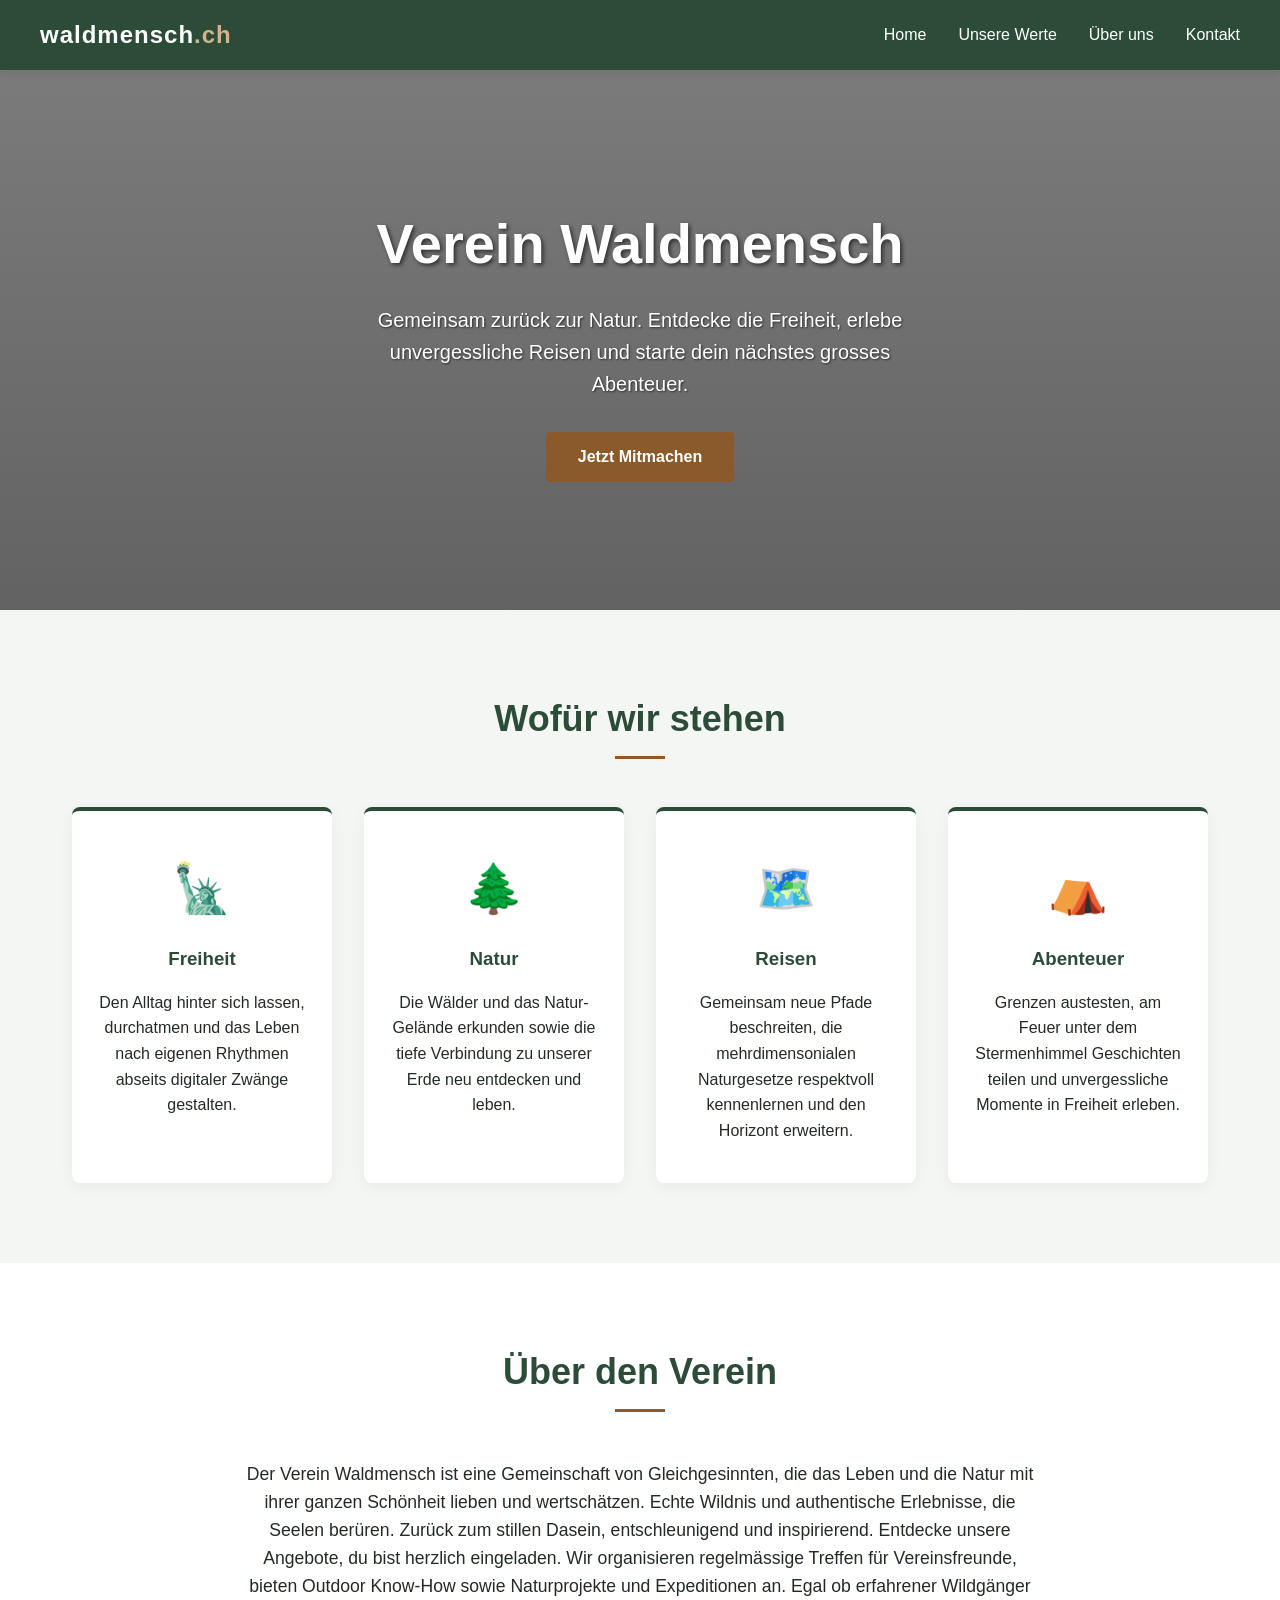
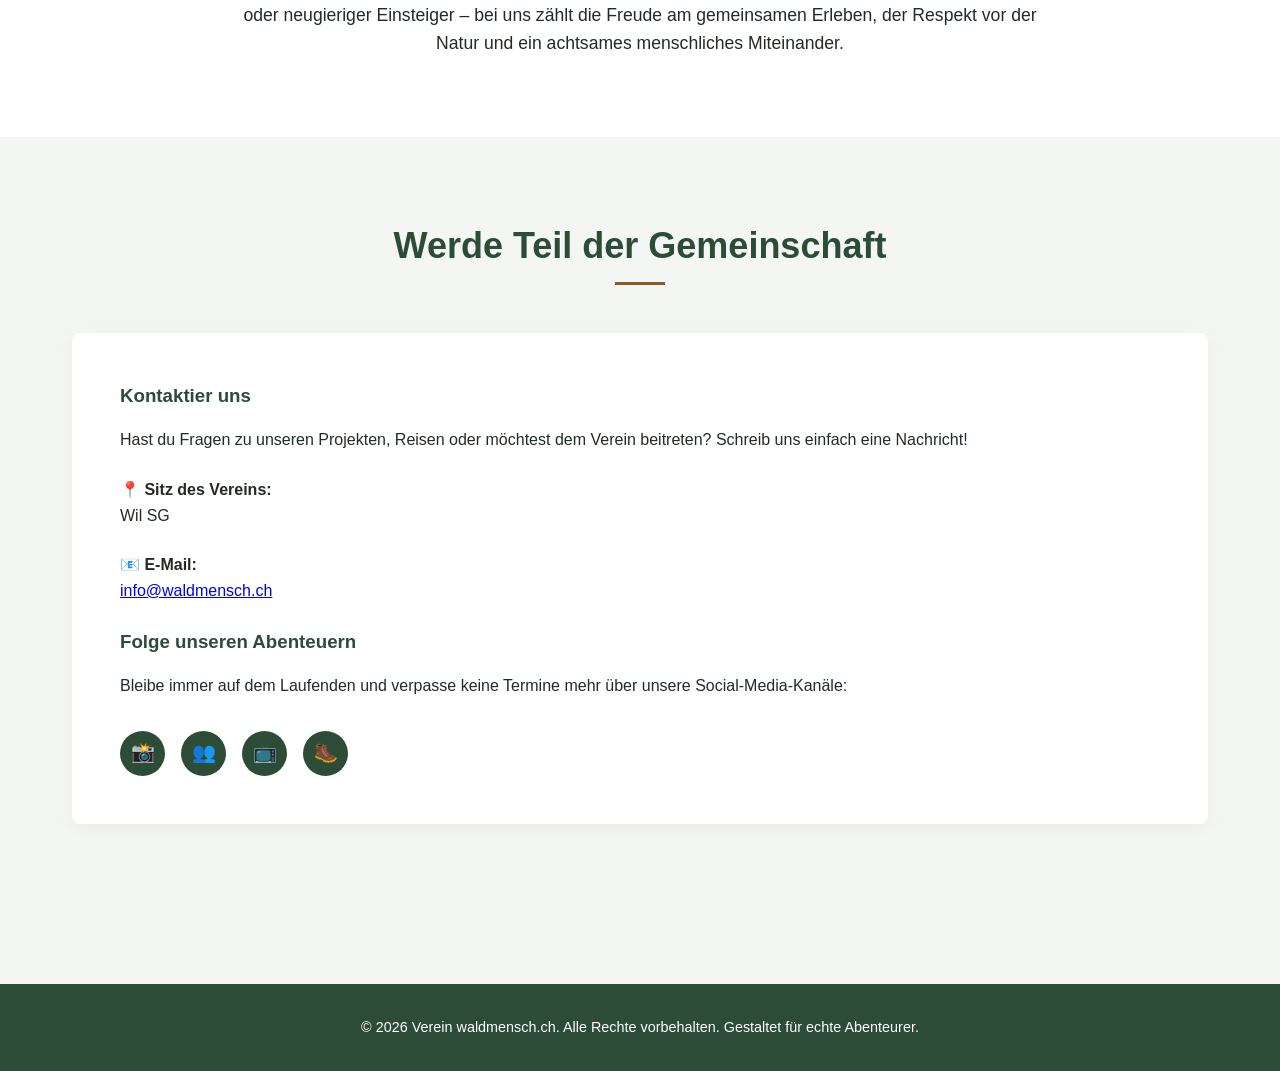
==== index.html @ ce56d5a9 "Update index.html" ====
<!DOCTYPE html>
<html lang="de">
<head>
    <meta charset="UTF-8">
    <meta name="viewport" content="width=device-width, initial-scale=1.0">
    <title>Verein waldmensch.ch | Freiheit • Natur • Reisen • Abenteuer</title>
    <link rel="stylesheet" href="style.css">
</head>
<body>

    <header>
        <div class="nav-container">
            <div class="logo">waldmensch<span>.ch</span></div>
            <nav>
                <ul>
                    <li><a href="#home">Home</a></li>
                    <li><a href="#werte">Unsere Werte</a></li>
                    <li><a href="#verein">Über uns</a></li>
                    <li><a href="#kontakt">Kontakt</a></li>
                </ul>
            </nav>
        </div>
    </header>

    <div class="hero" id="home">
        <h1>Verein Waldmensch</h1>
        <p>Gemeinsam zurück zur Natur. Entdecke die Freiheit, erlebe unvergessliche Reisen und starte dein nächstes grosses Abenteuer.</p>
        <a href="waldmensch.ch" class="btn">Jetzt Mitmachen</a>
    </div>

    <section id="werte">
                <h2 class="section-title">Wofür wir stehen</h2>
        <div class="grid-pillars">
            <div class="pillar-card">
                <div class="pillar-icon">🗽</div>
                <h3>Freiheit</h3>
                <p>Den Alltag hinter sich lassen, durchatmen und das Leben nach eigenen Rhythmen abseits digitaler Zwänge gestalten.</p>
            </div>
            <div class="pillar-card">
                <div class="pillar-icon">🌲</div>
                <h3>Natur</h3>
                <p>Die Wälder und das Natur-Gelände erkunden sowie die tiefe Verbindung zu unserer Erde neu entdecken und leben.</p>
            </div>
            <div class="pillar-card">
                <div class="pillar-icon">🗺️</div>
                <h3>Reisen</h3>
                <p>
                    
                    
                    Gemeinsam neue Pfade beschreiten, die mehrdimensonialen Naturgesetze respektvoll kennenlernen und den Horizont erweitern.


                </p>
            </div>
            <div class="pillar-card">
                <div class="pillar-icon">⛺</div>
                <h3>Abenteuer</h3>
                <p>Grenzen austesten, am Feuer unter dem Stermenhimmel Geschichten teilen und unvergessliche Momente in Freiheit erleben.</p>
            </div>
    </section>

    <section id="verein" style="background-color: #ffffff; max-width: 100%; width: 100%;">
        <div style="max-width: 1200px; margin: 0 auto; padding: 0 2rem;">
            <h2 class="section-title">Über den Verein</h2>
            <div class="about-content">
                <p>Der Verein Waldmensch ist eine Gemeinschaft von Gleichgesinnten, 
                    die das Leben und die Natur mit ihrer ganzen Schönheit lieben und wertschätzen. 
                    Echte Wildnis und authentische Erlebnisse, die Seelen berüren. Zurück zum stillen Dasein, entschleunigend und inspirierend. 
                    Entdecke unsere Angebote, du bist herzlich eingeladen. Wir organisieren regelmässige Treffen für Vereinsfreunde, 
                    bieten Outdoor Know-How sowie Naturprojekte und Expeditionen an. Egal ob erfahrener Wildgänger oder neugieriger Einsteiger – 
                    bei uns zählt die Freude am gemeinsamen Erleben, der Respekt vor der Natur und ein achtsames menschliches Miteinander.</p>
            </div>
        </div>
    </section>

    <section id="kontakt">
        <h2 class="section-title">Werde Teil der Gemeinschaft</h2>
        <div class="contact-wrapper">
            <div class="contact-info">
                <h3>Kontaktier uns</h3>
                <p>Hast du Fragen zu unseren Projekten, Reisen oder möchtest dem Verein beitreten? Schreib uns einfach eine Nachricht!</p>
                
                <p><strong>📍 Sitz des Vereins:</strong><br>Wil SG</p>
                <p><strong>📧 E-Mail:</strong><br><a href="mailto:info@waldmensch.ch">info@waldmensch.ch</a></p>

                <h3>Folge unseren Abenteuern</h3>
                <p>Bleibe immer auf dem Laufenden und verpasse keine Termine mehr über unsere Social-Media-Kanäle:</p>
                <div class="social-links">
                    <a href="#" class="social-icon" title="Instagram">📸</a>
                    <a href="#" class="social-icon" title="Facebook">👥</a>
                    <a href="#" class="social-icon" title="YouTube">📺</a>
                    <a href="#" class="social-icon" title="Komoot / Outdoor-Blog">🥾</a>
                </div>
            </div>
        <!--
            <div class="contact-form">
                <form action="#" method="POST" onsubmit="alert('Vielen Dank für deine Nachricht! Da die Website momentan noch rein lokal läuft, wird diese Nachricht noch nicht an einen Server gesendet. Sobald die Seite bei Hostpoint hochgeladen ist, kannst du hier ein Backend verknüpfen.'); return false;">
                    <div class="form-group">
                        <label for="name">Name</label>
                        <input type="text" id="name" name="name" placeholder="Dein Name" required>
                    </div>
                    <div class="form-group">
                        <label for="email">E-Mail-Adresse</label>
                        <input type="email" id="email" name="email" placeholder="deine.email@beispiel.ch" required>
                    </div>
                    <div class="form-group">
                        <label for="subject">Betreff</label>
                        <input type="text" id="subject" name="subject" placeholder="z.B. Mitgliedschaft, Reise-Anfrage" required>
                    </div>
                    <div class="form-group">
                        <label for="message">Deine Nachricht</label>
                        <textarea id="message" name="message" rows="5" placeholder="Schreib uns hier deine Nachricht..." required></textarea>
                    </div>
                    <button type="submit" class="btn">Nachricht senden</button>
                </form>
            </div>
        -->
            
        </div>
    </section>

    <footer>
        <p>&copy; 2026 Verein waldmensch.ch. Alle Rechte vorbehalten. Gestaltet für echte Abenteurer.</p>
    </footer>

</body>
</html>
---- style.css ----
:root {
            --primary: #2c4c38;
            --primary-light: #4a6b53;
            --secondary: #8b5a2b;
            --accent: #d2b48c;
            --bg-light: #f4f6f4;
            --text-dark: #222c24;
            --text-light: #ffffff;
        }

        * {
            box-sizing: border-box;
            margin: 0;
            padding: 0;
            font-family: 'Helvetica Neue', Arial, sans-serif;
        }

        body {
            background-color: var(--bg-light);
            color: var(--text-dark);
            line-height: 1.6;
        }

        header {
            background-linear-gradient: rgba(44, 76, 56, 0.9), rgba(44, 76, 56, 0.9);
            background-color: var(--primary);
            color: var(--text-light);
            padding: 1rem 2rem;
            position: sticky;
            top: 0;
            z-index: 1000;
            box-shadow: 0 2px 10px rgba(0,0,0,0.1);
        }

        .nav-container {
            max-width: 1200px;
            margin: 0 auto;
            display: flex;
            justify-content: space-between;
            align-items: center;
        }

        .logo {
            font-size: 1.5rem;
            font-weight: bold;
            letter-spacing: 1px;
        }

        .logo span {
            color: var(--accent);
        }

        nav ul {
            display: flex;
            list-style: none;
            gap: 2rem;
        }

        nav a {
            color: var(--text-light);
            text-decoration: none;
            font-weight: 500;
            transition: color 0.3s;
        }

        nav a:hover {
            color: var(--accent);
        }

        .hero {
            background: linear-gradient(rgba(0,0,0,0.5), rgba(0,0,0,0.6)), url('https://images.unsplash.com/photo-1448375240586-882707db888b?auto=format&fit=crop&w=1950&q=80') no-repeat center center/cover;
            height: 60vh;
            display: flex;
            flex-direction: column;
            justify-content: center;
            align-items: center;
            color: var(--text-light);
            text-align: center;
            padding: 0 1rem;
        }

        .hero h1 {
            font-size: 3.5rem;
            margin-bottom: 1rem;
            text-shadow: 2px 2px 4px rgba(0,0,0,0.6);
        }

        .hero p {
            font-size: 1.25rem;
            max-width: 600px;
            margin-bottom: 2rem;
            text-shadow: 1px 1px 2px rgba(0,0,0,0.6);
        }

        .btn {
            background-color: var(--secondary);
            color: var(--text-light);
            padding: 0.75rem 2rem;
            border: none;
            border-radius: 4px;
            text-decoration: none;
            font-weight: bold;
            transition: background 0.3s;
            cursor: pointer;
        }

        .btn:hover {
            background-color: #724922;
        }

        section {
            padding: 5rem 2rem;
            max-width: 1200px;
            margin: 0 auto;
        }

        .section-title {
            text-align: center;
            font-size: 2.25rem;
            color: var(--primary);
            margin-bottom: 3rem;
            position: relative;
        }

        .section-title::after {
            content: '';
            display: block;
            width: 50px;
            height: 3px;
            background-color: var(--secondary);
            margin: 0.5rem auto 0;
        }

        .grid-pillars {
            display: grid;
            grid-template-columns: repeat(auto-fit, minmax(250px, 1fr));
            gap: 2rem;
        }

        .pillar-card {
            background: var(--text-light);
            padding: 2.5rem 1.5rem;
            border-radius: 8px;
            text-align: center;
            box-shadow: 0 4px 15px rgba(0,0,0,0.05);
            border-top: 4px solid var(--primary);
            transition: transform 0.3s;
        }

        .pillar-card:hover {
            transform: translateY(-5px);
        }

        .pillar-icon {
            font-size: 3rem;
            margin-bottom: 1rem;
        }

        .pillar-card h3 {
            margin-bottom: 1rem;
            color: var(--primary);
        }

        .about-content {
            text-align: center;
            max-width: 800px;
            margin: 0 auto;
            font-size: 1.1rem;
        }

        .contact-wrapper {
            display: grid;
            grid-template-columns: repeat(auto-fit, minmax(300px, 1fr));
            gap: 3rem;
            background: var(--text-light);
            padding: 3rem;
            border-radius: 8px;
            box-shadow: 0 4px 15px rgba(0,0,0,0.05);
        }

        .contact-info h3 {
            color: var(--primary);
            margin-bottom: 1rem;
        }

        .contact-info p {
            margin-bottom: 1.5rem;
        }

        .social-links {
            display: flex;
            gap: 1rem;
            margin-top: 2rem;
        }

        .social-icon {
            display: inline-flex;
            align-items: center;
            justify-content: center;
            width: 45px;
            height: 45px;
            background-color: var(--primary);
            color: var(--text-light);
            border-radius: 50%;
            text-decoration: none;
            font-size: 1.2rem;
            transition: background 0.3s, transform 0.3s;
        }

        .social-icon:hover {
            background-color: var(--secondary);
            transform: scale(1.1);
        }

        form {
            display: flex;
            flex-direction: column;
            gap: 1.25rem;
        }

        .form-group {
            display: flex;
            flex-direction: column;
            gap: 0.5rem;
        }

        label {
            font-weight: 500;
            color: var(--primary);
        }

        input, textarea {
            padding: 0.75rem;
            border: 1px solid #ccc;
            border-radius: 4px;
            font-size: 1rem;
            background-color: var(--bg-light);
        }

        input:focus, textarea:focus {
            outline: 2px solid var(--primary-light);
        }

        footer {
            background-color: var(--primary);
            color: var(--text-light);
            text-align: center;
            padding: 2rem;
            margin-top: 5rem;
            font-size: 0.9rem;
        }

        @media (max-width: 768px) {
            .nav-container {
                flex-direction: column;
                gap: 1rem;
            }
            nav ul {
                gap: 1rem;
            }
            .hero h1 {
                font-size: 2.5rem;
            }
            .contact-wrapper {
                padding: 1.5rem;
            }
        }
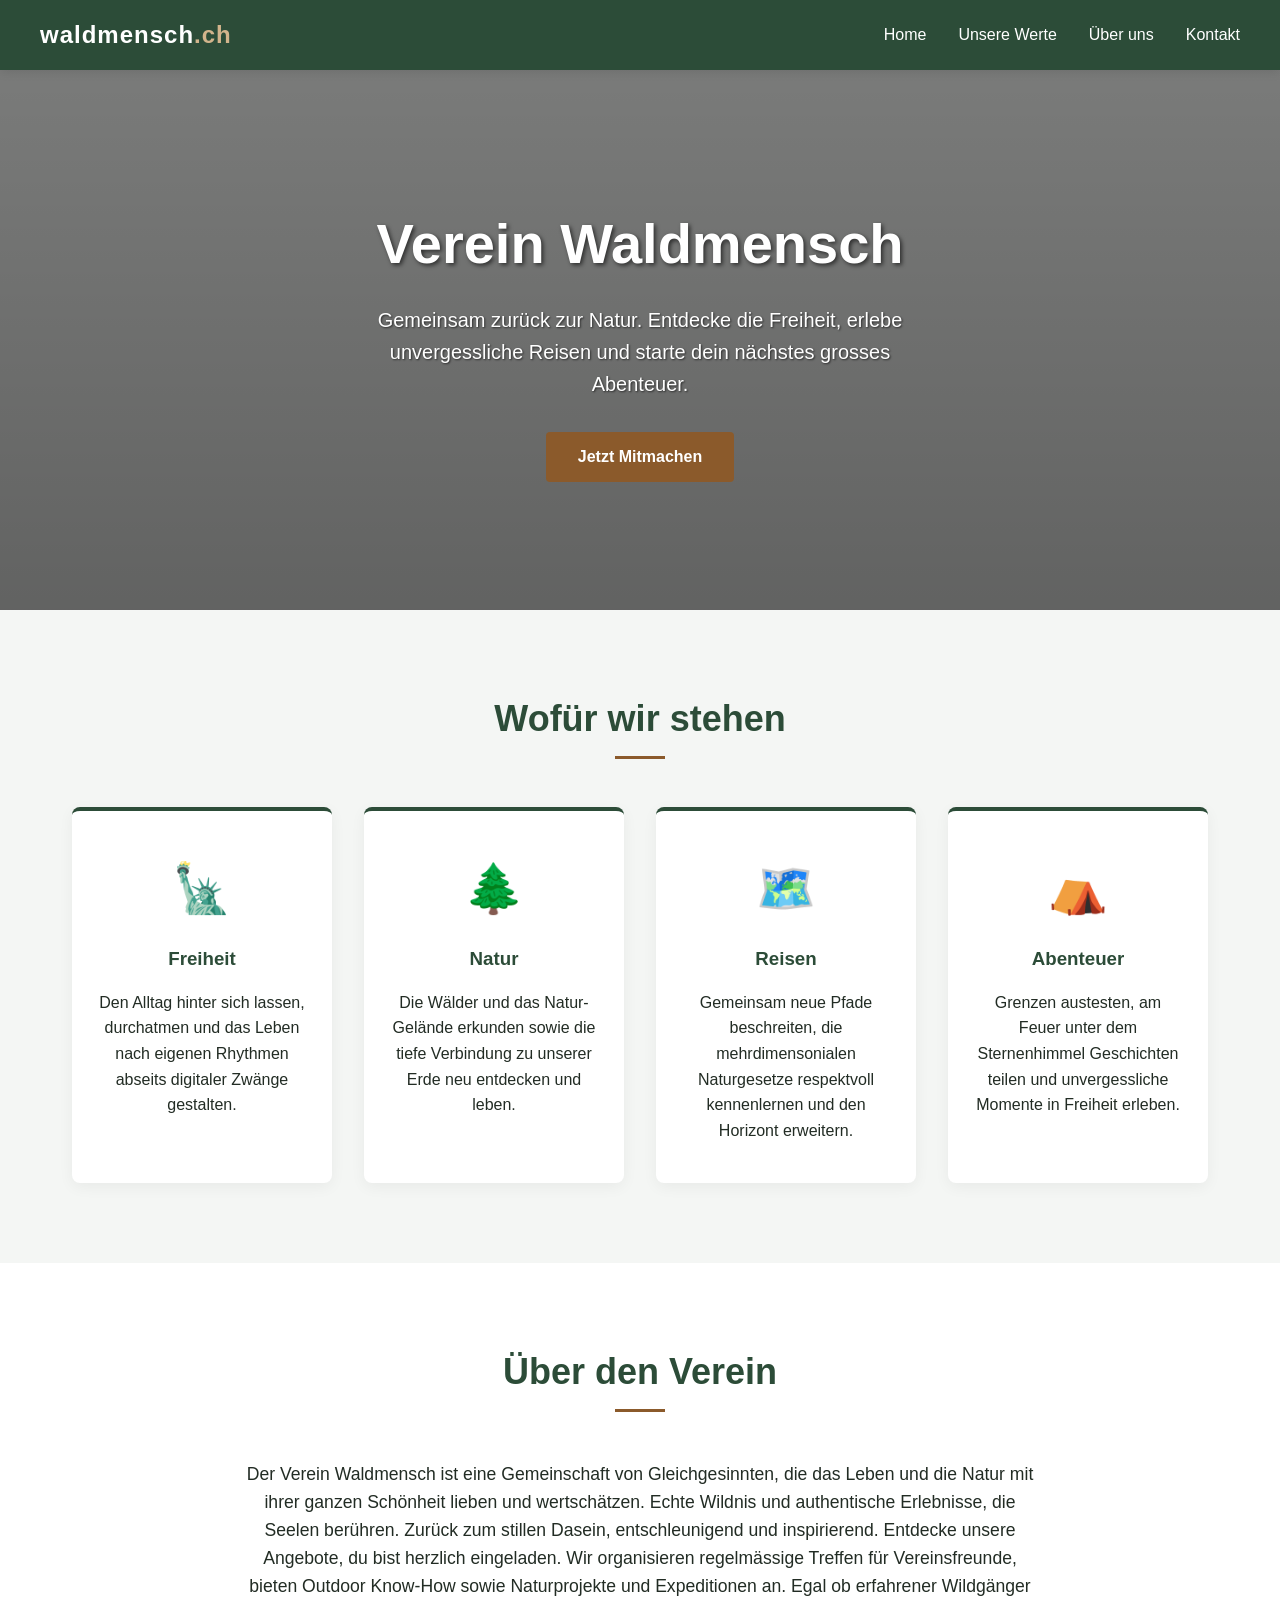
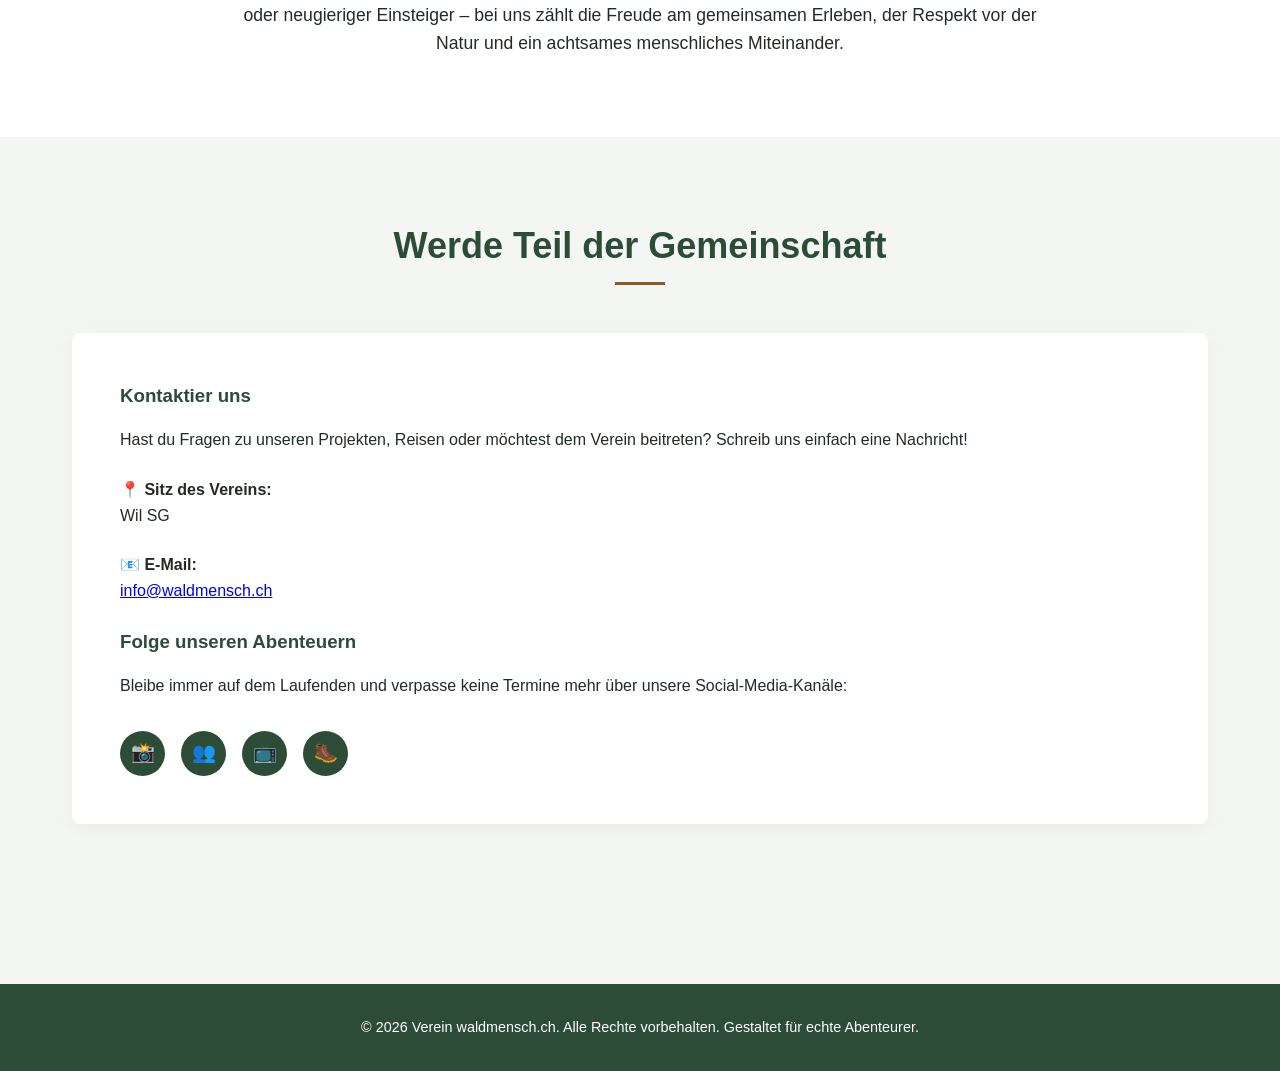
==== commit d6793240: "Update index.html" ====
--- a/index.html
+++ b/index.html
@@ -1,11 +1,22 @@
 <!DOCTYPE html>
 <html lang="de">
+
 <head>
+    <!-- Google tag (gtag.js) -->
+    <script async src="https://www.googletagmanager.com/gtag/js?id=G-DN4YQ14HPF"></script>
+    <script>
+        window.dataLayer = window.dataLayer || [];
+        function gtag() { dataLayer.push(arguments); }
+        gtag('js', new Date());
+
+        gtag('config', 'G-DN4YQ14HPF');
+    </script>
     <meta charset="UTF-8">
     <meta name="viewport" content="width=device-width, initial-scale=1.0">
     <title>Verein waldmensch.ch | Freiheit • Natur • Reisen • Abenteuer</title>
     <link rel="stylesheet" href="style.css">
 </head>
+
 <body>
 
     <header>
@@ -24,30 +35,34 @@
 
     <div class="hero" id="home">
         <h1>Verein Waldmensch</h1>
-        <p>Gemeinsam zurück zur Natur. Entdecke die Freiheit, erlebe unvergessliche Reisen und starte dein nächstes grosses Abenteuer.</p>
+        <p>Gemeinsam zurück zur Natur. Entdecke die Freiheit, erlebe unvergessliche Reisen und starte dein nächstes
+            grosses Abenteuer.</p>
         <a href="waldmensch.ch" class="btn">Jetzt Mitmachen</a>
     </div>
 
     <section id="werte">
-                <h2 class="section-title">Wofür wir stehen</h2>
+        <h2 class="section-title">Wofür wir stehen</h2>
         <div class="grid-pillars">
             <div class="pillar-card">
                 <div class="pillar-icon">🗽</div>
                 <h3>Freiheit</h3>
-                <p>Den Alltag hinter sich lassen, durchatmen und das Leben nach eigenen Rhythmen abseits digitaler Zwänge gestalten.</p>
+                <p>Den Alltag hinter sich lassen, durchatmen und das Leben nach eigenen Rhythmen abseits digitaler
+                    Zwänge gestalten.</p>
             </div>
             <div class="pillar-card">
                 <div class="pillar-icon">🌲</div>
                 <h3>Natur</h3>
-                <p>Die Wälder und das Natur-Gelände erkunden sowie die tiefe Verbindung zu unserer Erde neu entdecken und leben.</p>
+                <p>Die Wälder und das Natur-Gelände erkunden sowie die tiefe Verbindung zu unserer Erde neu entdecken
+                    und leben.</p>
             </div>
             <div class="pillar-card">
                 <div class="pillar-icon">🗺️</div>
                 <h3>Reisen</h3>
                 <p>
-                    
-                    
-                    Gemeinsam neue Pfade beschreiten, die mehrdimensonialen Naturgesetze respektvoll kennenlernen und den Horizont erweitern.
+
+
+                    Gemeinsam neue Pfade beschreiten, die mehrdimensonialen Naturgesetze respektvoll kennenlernen und
+                    den Horizont erweitern.
 
 
                 </p>
@@ -55,7 +70,8 @@
             <div class="pillar-card">
                 <div class="pillar-icon">⛺</div>
                 <h3>Abenteuer</h3>
-                <p>Grenzen austesten, am Feuer unter dem Stermenhimmel Geschichten teilen und unvergessliche Momente in Freiheit erleben.</p>
+                <p>Grenzen austesten, am Feuer unter dem Sternenhimmel Geschichten teilen und unvergessliche Momente in
+                    Freiheit erleben.</p>
             </div>
     </section>
 
@@ -63,12 +79,16 @@
         <div style="max-width: 1200px; margin: 0 auto; padding: 0 2rem;">
             <h2 class="section-title">Über den Verein</h2>
             <div class="about-content">
-                <p>Der Verein Waldmensch ist eine Gemeinschaft von Gleichgesinnten, 
-                    die das Leben und die Natur mit ihrer ganzen Schönheit lieben und wertschätzen. 
-                    Echte Wildnis und authentische Erlebnisse, die Seelen berüren. Zurück zum stillen Dasein, entschleunigend und inspirierend. 
-                    Entdecke unsere Angebote, du bist herzlich eingeladen. Wir organisieren regelmässige Treffen für Vereinsfreunde, 
-                    bieten Outdoor Know-How sowie Naturprojekte und Expeditionen an. Egal ob erfahrener Wildgänger oder neugieriger Einsteiger – 
-                    bei uns zählt die Freude am gemeinsamen Erleben, der Respekt vor der Natur und ein achtsames menschliches Miteinander.</p>
+                <p>Der Verein Waldmensch ist eine Gemeinschaft von Gleichgesinnten,
+                    die das Leben und die Natur mit ihrer ganzen Schönheit lieben und wertschätzen.
+                    Echte Wildnis und authentische Erlebnisse, die Seelen berühren. Zurück zum stillen Dasein,
+                    entschleunigend und inspirierend.
+                    Entdecke unsere Angebote, du bist herzlich eingeladen. Wir organisieren regelmässige Treffen für
+                    Vereinsfreunde,
+                    bieten Outdoor Know-How sowie Naturprojekte und Expeditionen an. Egal ob erfahrener Wildgänger oder
+                    neugieriger Einsteiger –
+                    bei uns zählt die Freude am gemeinsamen Erleben, der Respekt vor der Natur und ein achtsames
+                    menschliches Miteinander.</p>
             </div>
         </div>
     </section>
@@ -78,8 +98,9 @@
         <div class="contact-wrapper">
             <div class="contact-info">
                 <h3>Kontaktier uns</h3>
-                <p>Hast du Fragen zu unseren Projekten, Reisen oder möchtest dem Verein beitreten? Schreib uns einfach eine Nachricht!</p>
-                
+                <p>Hast du Fragen zu unseren Projekten, Reisen oder möchtest dem Verein beitreten? Schreib uns einfach
+                    eine Nachricht!</p>
+
                 <p><strong>📍 Sitz des Vereins:</strong><br>Wil SG</p>
                 <p><strong>📧 E-Mail:</strong><br><a href="mailto:info@waldmensch.ch">info@waldmensch.ch</a></p>
 
@@ -92,7 +113,7 @@
                     <a href="#" class="social-icon" title="Komoot / Outdoor-Blog">🥾</a>
                 </div>
             </div>
-        <!--
+            <!--
             <div class="contact-form">
                 <form action="#" method="POST" onsubmit="alert('Vielen Dank für deine Nachricht! Da die Website momentan noch rein lokal läuft, wird diese Nachricht noch nicht an einen Server gesendet. Sobald die Seite bei Hostpoint hochgeladen ist, kannst du hier ein Backend verknüpfen.'); return false;">
                     <div class="form-group">
@@ -115,7 +136,7 @@
                 </form>
             </div>
         -->
-            
+
         </div>
     </section>
 
@@ -124,4 +145,5 @@
     </footer>
 
 </body>
-</html>
+
+</html>
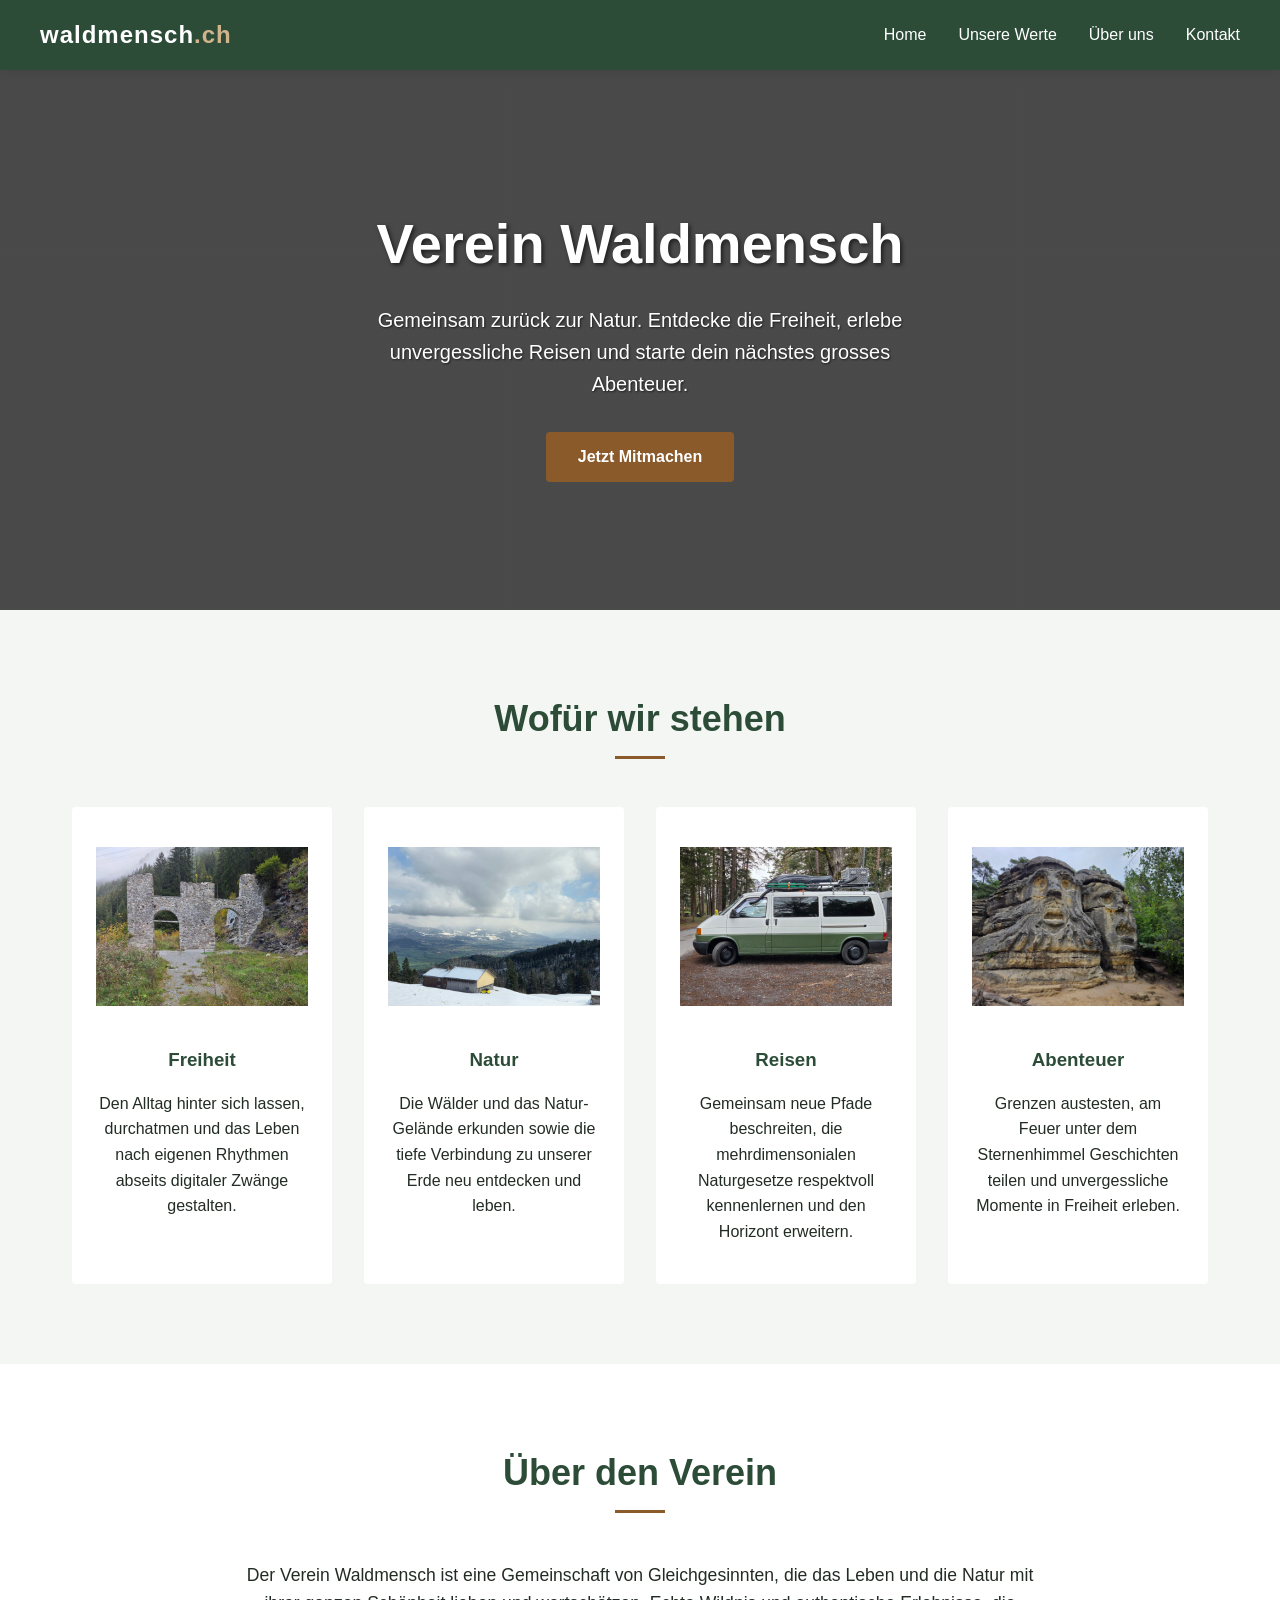
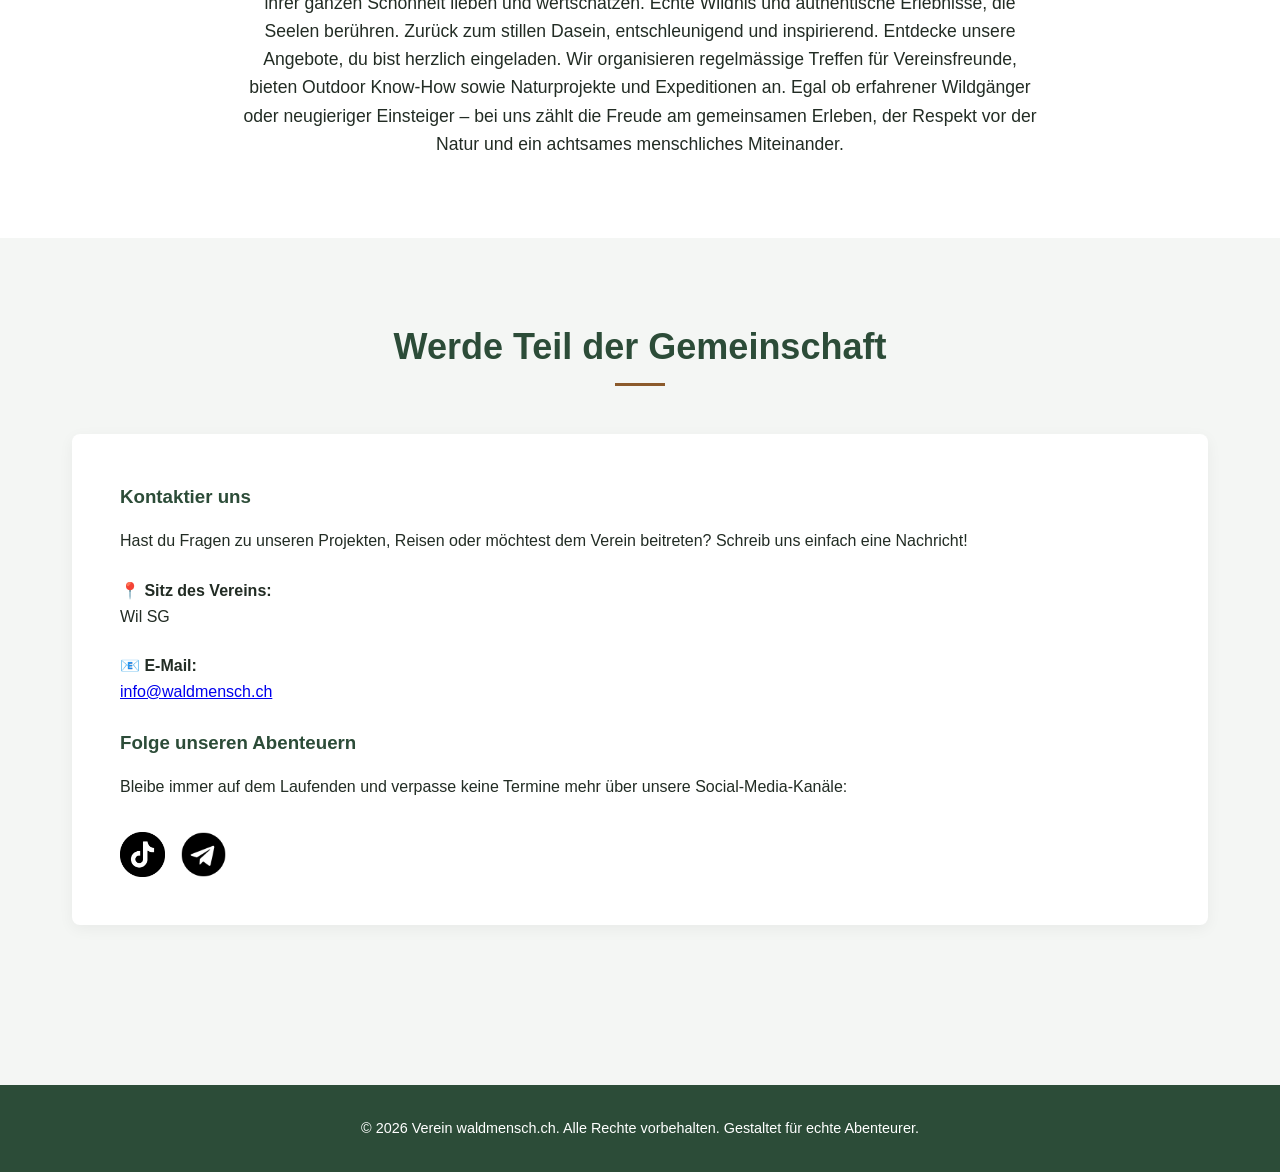
==== commit 138e9361: "Update" ====
--- a/index.html
+++ b/index.html
@@ -11,9 +11,11 @@
 
         gtag('config', 'G-DN4YQ14HPF');
     </script>
+
     <meta charset="UTF-8">
     <meta name="viewport" content="width=device-width, initial-scale=1.0">
     <title>Verein waldmensch.ch | Freiheit • Natur • Reisen • Abenteuer</title>
+    <link rel="shortcut icon" type="image/png" href="img/logo.png">
     <link rel="stylesheet" href="style.css">
 </head>
 
@@ -44,19 +46,25 @@
         <h2 class="section-title">Wofür wir stehen</h2>
         <div class="grid-pillars">
             <div class="pillar-card">
-                <div class="pillar-icon">🗽</div>
+                <div class="pillar-icon">
+                    <img src="img/2.jpg" alt="">
+                </div>
                 <h3>Freiheit</h3>
                 <p>Den Alltag hinter sich lassen, durchatmen und das Leben nach eigenen Rhythmen abseits digitaler
                     Zwänge gestalten.</p>
             </div>
             <div class="pillar-card">
-                <div class="pillar-icon">🌲</div>
+                <div class="pillar-icon">
+                    <img src="img/3.jpg" alt="">
+                </div>
                 <h3>Natur</h3>
                 <p>Die Wälder und das Natur-Gelände erkunden sowie die tiefe Verbindung zu unserer Erde neu entdecken
                     und leben.</p>
             </div>
             <div class="pillar-card">
-                <div class="pillar-icon">🗺️</div>
+                <div class="pillar-icon">
+                    <img src="img/5.jpg" alt="">
+                </div>
                 <h3>Reisen</h3>
                 <p>
 
@@ -68,7 +76,9 @@
                 </p>
             </div>
             <div class="pillar-card">
-                <div class="pillar-icon">⛺</div>
+                <div class="pillar-icon">
+                    <img src="img-2/abenteuer.jpg" alt="">
+                </div>
                 <h3>Abenteuer</h3>
                 <p>Grenzen austesten, am Feuer unter dem Sternenhimmel Geschichten teilen und unvergessliche Momente in
                     Freiheit erleben.</p>
@@ -107,10 +117,15 @@
                 <h3>Folge unseren Abenteuern</h3>
                 <p>Bleibe immer auf dem Laufenden und verpasse keine Termine mehr über unsere Social-Media-Kanäle:</p>
                 <div class="social-links">
-                    <a href="#" class="social-icon" title="Instagram">📸</a>
-                    <a href="#" class="social-icon" title="Facebook">👥</a>
-                    <a href="#" class="social-icon" title="YouTube">📺</a>
-                    <a href="#" class="social-icon" title="Komoot / Outdoor-Blog">🥾</a>
+                    <a target="_blank" href="https://www.tiktok.com/@verein.waldmensch.ch" class="social-icon" title="TikTok">
+                        <img src="icon/tiktok.png" alt="">
+                    </a>
+                    <a target="_blank" href="https://t.me/waldmensch.ch" class="social-icon" title="Telegram">
+                        <img src="icon/telegram.png" alt="">
+                    </a>
+                    <!-- <a href="#" class="social-icon" title="Instagram">
+                        <img src="icon/instagram.webp" alt="">
+                    </a> -->
                 </div>
             </div>
             <!--
--- a/style.css
+++ b/style.css
@@ -1,267 +1,282 @@
 :root {
-            --primary: #2c4c38;
-            --primary-light: #4a6b53;
-            --secondary: #8b5a2b;
-            --accent: #d2b48c;
-            --bg-light: #f4f6f4;
-            --text-dark: #222c24;
-            --text-light: #ffffff;
-        }
-
-        * {
-            box-sizing: border-box;
-            margin: 0;
-            padding: 0;
-            font-family: 'Helvetica Neue', Arial, sans-serif;
-        }
-
-        body {
-            background-color: var(--bg-light);
-            color: var(--text-dark);
-            line-height: 1.6;
-        }
-
-        header {
-            background-linear-gradient: rgba(44, 76, 56, 0.9), rgba(44, 76, 56, 0.9);
-            background-color: var(--primary);
-            color: var(--text-light);
-            padding: 1rem 2rem;
-            position: sticky;
-            top: 0;
-            z-index: 1000;
-            box-shadow: 0 2px 10px rgba(0,0,0,0.1);
-        }
-
-        .nav-container {
-            max-width: 1200px;
-            margin: 0 auto;
-            display: flex;
-            justify-content: space-between;
-            align-items: center;
-        }
-
-        .logo {
-            font-size: 1.5rem;
-            font-weight: bold;
-            letter-spacing: 1px;
-        }
-
-        .logo span {
-            color: var(--accent);
-        }
-
-        nav ul {
-            display: flex;
-            list-style: none;
-            gap: 2rem;
-        }
-
-        nav a {
-            color: var(--text-light);
-            text-decoration: none;
-            font-weight: 500;
-            transition: color 0.3s;
-        }
-
-        nav a:hover {
-            color: var(--accent);
-        }
-
-        .hero {
-            background: linear-gradient(rgba(0,0,0,0.5), rgba(0,0,0,0.6)), url('https://images.unsplash.com/photo-1448375240586-882707db888b?auto=format&fit=crop&w=1950&q=80') no-repeat center center/cover;
-            height: 60vh;
-            display: flex;
-            flex-direction: column;
-            justify-content: center;
-            align-items: center;
-            color: var(--text-light);
-            text-align: center;
-            padding: 0 1rem;
-        }
-
-        .hero h1 {
-            font-size: 3.5rem;
-            margin-bottom: 1rem;
-            text-shadow: 2px 2px 4px rgba(0,0,0,0.6);
-        }
-
-        .hero p {
-            font-size: 1.25rem;
-            max-width: 600px;
-            margin-bottom: 2rem;
-            text-shadow: 1px 1px 2px rgba(0,0,0,0.6);
-        }
-
-        .btn {
-            background-color: var(--secondary);
-            color: var(--text-light);
-            padding: 0.75rem 2rem;
-            border: none;
-            border-radius: 4px;
-            text-decoration: none;
-            font-weight: bold;
-            transition: background 0.3s;
-            cursor: pointer;
-        }
-
-        .btn:hover {
-            background-color: #724922;
-        }
-
-        section {
-            padding: 5rem 2rem;
-            max-width: 1200px;
-            margin: 0 auto;
-        }
-
-        .section-title {
-            text-align: center;
-            font-size: 2.25rem;
-            color: var(--primary);
-            margin-bottom: 3rem;
-            position: relative;
-        }
-
-        .section-title::after {
-            content: '';
-            display: block;
-            width: 50px;
-            height: 3px;
-            background-color: var(--secondary);
-            margin: 0.5rem auto 0;
-        }
-
-        .grid-pillars {
-            display: grid;
-            grid-template-columns: repeat(auto-fit, minmax(250px, 1fr));
-            gap: 2rem;
-        }
-
-        .pillar-card {
-            background: var(--text-light);
-            padding: 2.5rem 1.5rem;
-            border-radius: 8px;
-            text-align: center;
-            box-shadow: 0 4px 15px rgba(0,0,0,0.05);
-            border-top: 4px solid var(--primary);
-            transition: transform 0.3s;
-        }
-
-        .pillar-card:hover {
-            transform: translateY(-5px);
-        }
-
-        .pillar-icon {
-            font-size: 3rem;
-            margin-bottom: 1rem;
-        }
-
-        .pillar-card h3 {
-            margin-bottom: 1rem;
-            color: var(--primary);
-        }
-
-        .about-content {
-            text-align: center;
-            max-width: 800px;
-            margin: 0 auto;
-            font-size: 1.1rem;
-        }
-
-        .contact-wrapper {
-            display: grid;
-            grid-template-columns: repeat(auto-fit, minmax(300px, 1fr));
-            gap: 3rem;
-            background: var(--text-light);
-            padding: 3rem;
-            border-radius: 8px;
-            box-shadow: 0 4px 15px rgba(0,0,0,0.05);
-        }
-
-        .contact-info h3 {
-            color: var(--primary);
-            margin-bottom: 1rem;
-        }
-
-        .contact-info p {
-            margin-bottom: 1.5rem;
-        }
-
-        .social-links {
-            display: flex;
-            gap: 1rem;
-            margin-top: 2rem;
-        }
-
-        .social-icon {
-            display: inline-flex;
-            align-items: center;
-            justify-content: center;
-            width: 45px;
-            height: 45px;
-            background-color: var(--primary);
-            color: var(--text-light);
-            border-radius: 50%;
-            text-decoration: none;
-            font-size: 1.2rem;
-            transition: background 0.3s, transform 0.3s;
-        }
-
-        .social-icon:hover {
-            background-color: var(--secondary);
-            transform: scale(1.1);
-        }
-
-        form {
-            display: flex;
-            flex-direction: column;
-            gap: 1.25rem;
-        }
-
-        .form-group {
-            display: flex;
-            flex-direction: column;
-            gap: 0.5rem;
-        }
-
-        label {
-            font-weight: 500;
-            color: var(--primary);
-        }
-
-        input, textarea {
-            padding: 0.75rem;
-            border: 1px solid #ccc;
-            border-radius: 4px;
-            font-size: 1rem;
-            background-color: var(--bg-light);
-        }
-
-        input:focus, textarea:focus {
-            outline: 2px solid var(--primary-light);
-        }
-
-        footer {
-            background-color: var(--primary);
-            color: var(--text-light);
-            text-align: center;
-            padding: 2rem;
-            margin-top: 5rem;
-            font-size: 0.9rem;
-        }
-
-        @media (max-width: 768px) {
-            .nav-container {
-                flex-direction: column;
-                gap: 1rem;
-            }
-            nav ul {
-                gap: 1rem;
-            }
-            .hero h1 {
-                font-size: 2.5rem;
-            }
-            .contact-wrapper {
-                padding: 1.5rem;
-            }
-        }+    --primary: #2c4c38;
+    --primary-light: #4a6b53;
+    --secondary: #8b5a2b;
+    --accent: #d2b48c;
+    --bg-light: #f4f6f4;
+    --text-dark: #222c24;
+    --text-light: #ffffff;
+}
+
+* {
+    box-sizing: border-box;
+    margin: 0;
+    padding: 0;
+    font-family: 'Helvetica Neue', Arial, sans-serif;
+}
+
+body {
+    background-color: var(--bg-light);
+    color: var(--text-dark);
+    line-height: 1.6;
+}
+
+header {
+    background-linear-gradient: rgba(44, 76, 56, 0.9), rgba(44, 76, 56, 0.9);
+    background-color: var(--primary);
+    color: var(--text-light);
+    padding: 1rem 2rem;
+    position: sticky;
+    top: 0;
+    z-index: 1000;
+    box-shadow: 0 2px 10px rgba(0, 0, 0, 0.1);
+}
+
+.nav-container {
+    max-width: 1200px;
+    margin: 0 auto;
+    display: flex;
+    justify-content: space-between;
+    align-items: center;
+}
+
+.logo {
+    font-size: 1.5rem;
+    font-weight: bold;
+    letter-spacing: 1px;
+}
+
+.logo span {
+    color: var(--accent);
+}
+
+nav ul {
+    display: flex;
+    list-style: none;
+    gap: 2rem;
+}
+
+nav a {
+    color: var(--text-light);
+    text-decoration: none;
+    font-weight: 500;
+    transition: color 0.3s;
+}
+
+nav a:hover {
+    color: var(--accent);
+}
+
+.hero {
+    background: linear-gradient(rgba(0, 0, 0, 0.7), rgba(0, 0, 0, 0.7)), url('img/6.jpg') no-repeat center center/cover;
+    height: 60vh;
+    display: flex;
+    flex-direction: column;
+    justify-content: center;
+    align-items: center;
+    color: var(--text-light);
+    text-align: center;
+    padding: 0 1rem;
+}
+
+.hero h1 {
+    font-size: 3.5rem;
+    margin-bottom: 1rem;
+    text-shadow: 2px 2px 4px rgba(0, 0, 0, 0.6);
+}
+
+.hero p {
+    font-size: 1.25rem;
+    max-width: 600px;
+    margin-bottom: 2rem;
+    text-shadow: 1px 1px 2px rgba(0, 0, 0, 0.6);
+}
+
+.btn {
+    background-color: var(--secondary);
+    color: var(--text-light);
+    padding: 0.75rem 2rem;
+    border: none;
+    border-radius: 4px;
+    text-decoration: none;
+    font-weight: bold;
+    transition: background 0.3s;
+    cursor: pointer;
+}
+
+.btn:hover {
+    background-color: #724922;
+}
+
+section {
+    padding: 5rem 2rem;
+    max-width: 1200px;
+    margin: 0 auto;
+}
+
+.section-title {
+    text-align: center;
+    font-size: 2.25rem;
+    color: var(--primary);
+    margin-bottom: 3rem;
+    position: relative;
+}
+
+.section-title::after {
+    content: '';
+    display: block;
+    width: 50px;
+    height: 3px;
+    background-color: var(--secondary);
+    margin: 0.5rem auto 0;
+}
+
+.grid-pillars {
+    display: grid;
+    grid-template-columns: repeat(auto-fit, minmax(250px, 1fr));
+    gap: 2rem;
+}
+
+.pillar-card {
+    background: var(--text-light);
+    padding: 2.5rem 1.5rem;
+    border-radius: 4px;
+    text-align: center;
+    /* box-shadow: 0 4px 15px rgba(0, 0, 0, 0.05); */
+    /* border-top: 4px solid var(--primary); */
+    transition: transform 0.3s;
+    width: 100%;
+}
+
+
+
+.pillar-icon {
+    font-size: 3rem;
+    margin-bottom: 1rem;
+}
+
+.pillar-icon img {
+    max-width: 100%;
+    object-fit: cover;
+    aspect-ratio: 4/3;
+}
+
+.pillar-card h3 {
+    margin-bottom: 1rem;
+    color: var(--primary);
+}
+
+.about-content {
+    text-align: center;
+    max-width: 800px;
+    margin: 0 auto;
+    font-size: 1.1rem;
+}
+
+.contact-wrapper {
+    display: grid;
+    grid-template-columns: repeat(auto-fit, minmax(300px, 1fr));
+    gap: 3rem;
+    background: var(--text-light);
+    padding: 3rem;
+    border-radius: 8px;
+    box-shadow: 0 4px 15px rgba(0, 0, 0, 0.05);
+}
+
+.contact-info h3 {
+    color: var(--primary);
+    margin-bottom: 1rem;
+}
+
+.contact-info p {
+    margin-bottom: 1.5rem;
+}
+
+.social-links {
+    display: flex;
+    gap: 1rem;
+    margin-top: 2rem;
+}
+
+.social-icon {
+    display: inline-flex;
+    align-items: center;
+    justify-content: center;
+    width: 45px;
+    /* padding: 0px 24px 0px 24px; */
+    height: 45px;
+    /* background-color: var(--primary); */
+    /* color: var(--text-light); */
+    /* border-radius: 50%; */
+    text-decoration: none;
+    font-size: 1.2rem;
+    transition: background 0.3s, transform 0.3s;
+}
+
+.social-icon img {
+    width: 100%;
+}
+
+.social-icon:hover {
+    /* background-color: var(--secondary); */
+    transform: scale(1.1);
+}
+
+form {
+    display: flex;
+    flex-direction: column;
+    gap: 1.25rem;
+}
+
+.form-group {
+    display: flex;
+    flex-direction: column;
+    gap: 0.5rem;
+}
+
+label {
+    font-weight: 500;
+    color: var(--primary);
+}
+
+input,
+textarea {
+    padding: 0.75rem;
+    border: 1px solid #ccc;
+    border-radius: 4px;
+    font-size: 1rem;
+    background-color: var(--bg-light);
+}
+
+input:focus,
+textarea:focus {
+    outline: 2px solid var(--primary-light);
+}
+
+footer {
+    background-color: var(--primary);
+    color: var(--text-light);
+    text-align: center;
+    padding: 2rem;
+    margin-top: 5rem;
+    font-size: 0.9rem;
+}
+
+@media (max-width: 768px) {
+    .nav-container {
+        flex-direction: column;
+        gap: 1rem;
+    }
+
+    nav ul {
+        gap: 1rem;
+    }
+
+    .hero h1 {
+        font-size: 2.5rem;
+    }
+
+    .contact-wrapper {
+        padding: 1.5rem;
+    }
+}
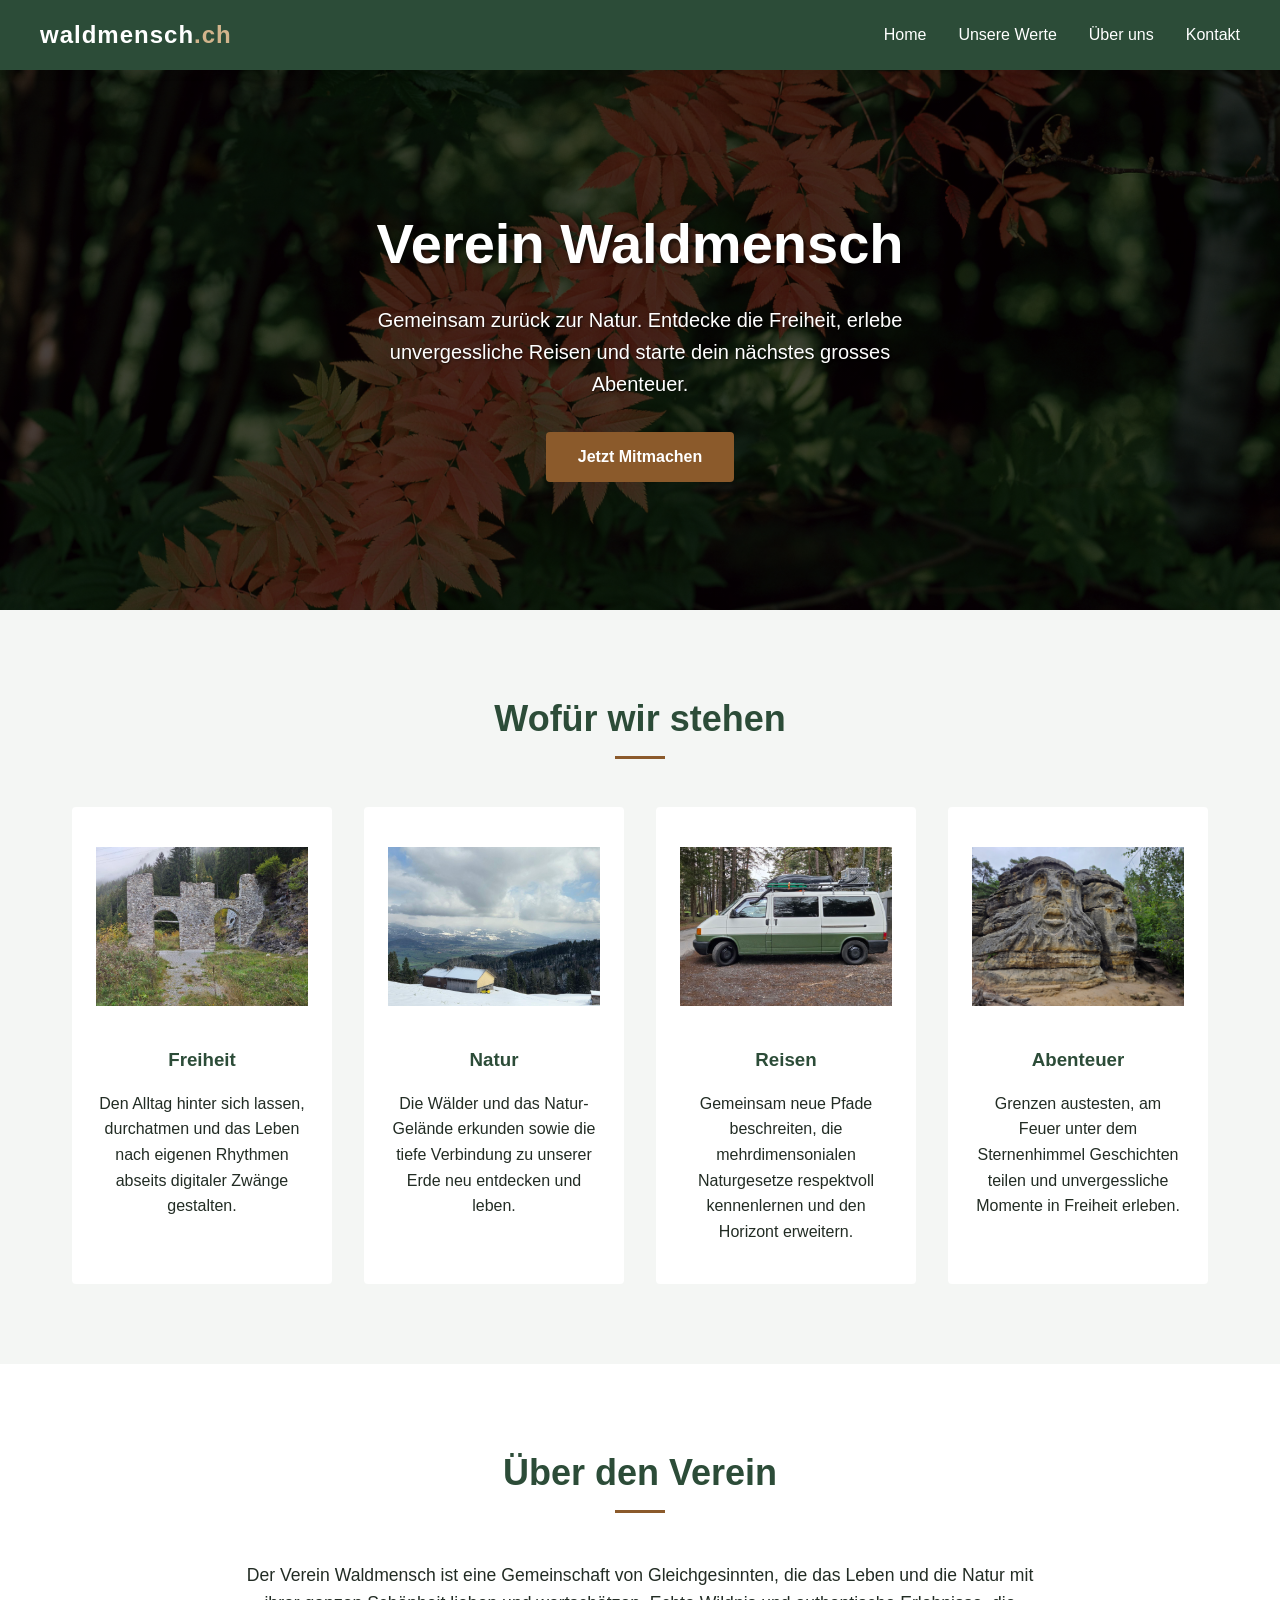
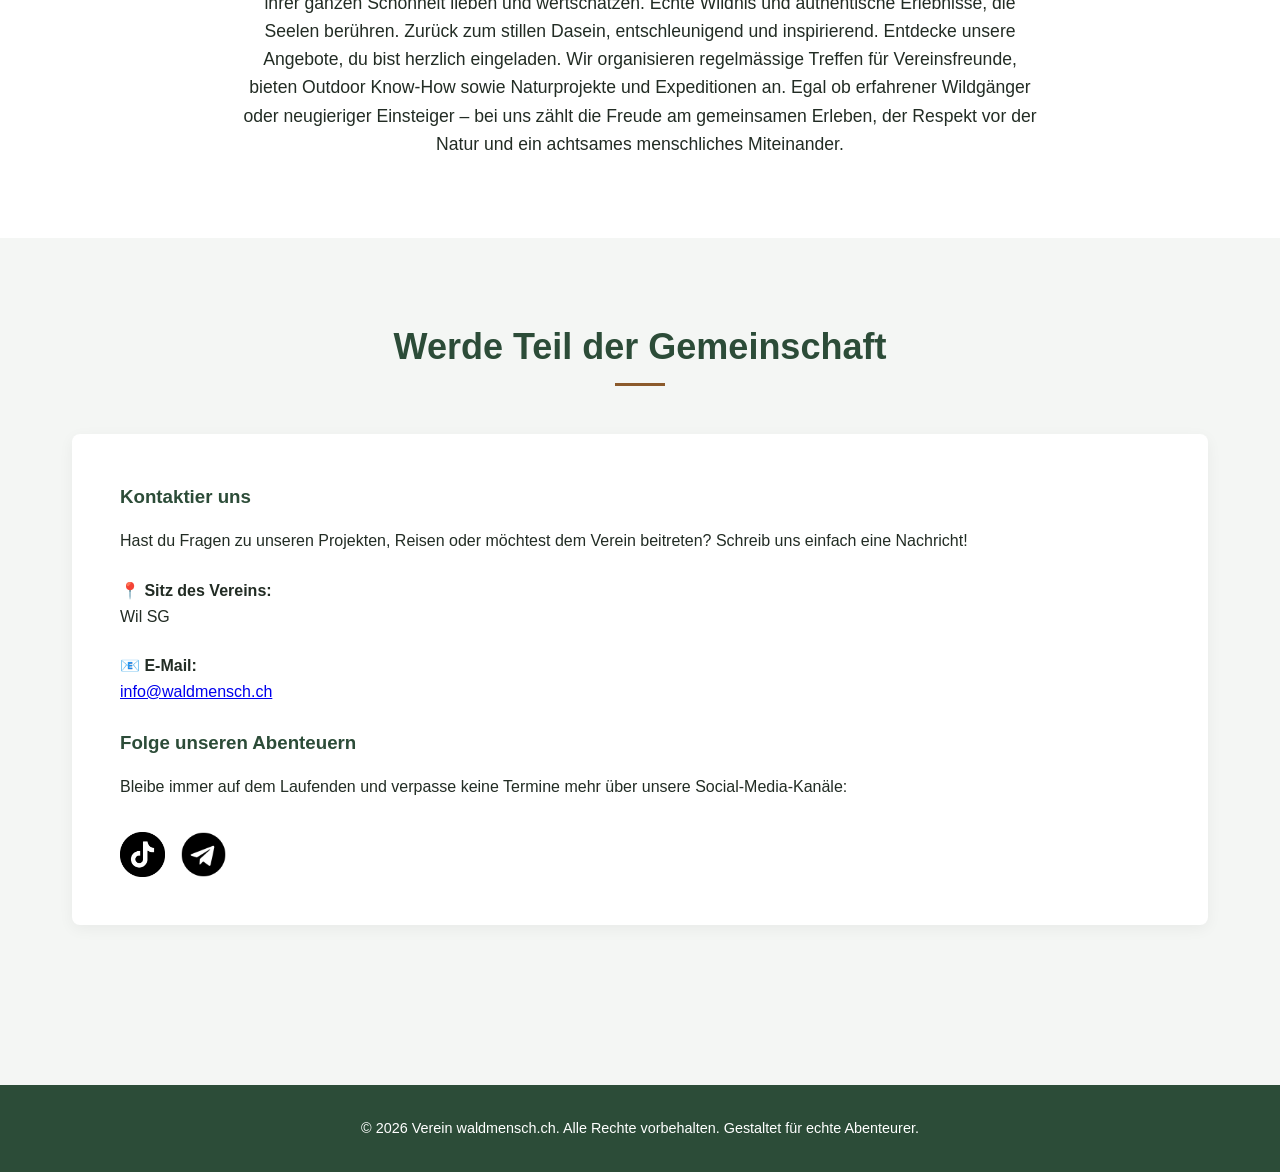
==== commit a34a87da: "Update index.html" ====
--- a/index.html
+++ b/index.html
@@ -11,8 +11,11 @@
 
         gtag('config', 'G-DN4YQ14HPF');
     </script>
-
     <meta charset="UTF-8">
+    <meta name="description" content="Der Verein Waldmensch ist eine Gemeinschaft von Gleichgesinnten,
+                    die das Leben und die Natur mit ihrer ganzen Schönheit lieben und wertschätzen.
+                    Echte Wildnis und authentische Erlebnisse, die Seelen berühren. Zurück zum stillen Dasein,
+                    entschleunigend und inspirierend.">
     <meta name="viewport" content="width=device-width, initial-scale=1.0">
     <title>Verein waldmensch.ch | Freiheit • Natur • Reisen • Abenteuer</title>
     <link rel="shortcut icon" type="image/png" href="img/logo.png">
@@ -39,7 +42,7 @@
         <h1>Verein Waldmensch</h1>
         <p>Gemeinsam zurück zur Natur. Entdecke die Freiheit, erlebe unvergessliche Reisen und starte dein nächstes
             grosses Abenteuer.</p>
-        <a href="waldmensch.ch" class="btn">Jetzt Mitmachen</a>
+        <a href="index.html" class="btn">Jetzt Mitmachen</a>
     </div>
 
     <section id="werte">
@@ -117,7 +120,8 @@
                 <h3>Folge unseren Abenteuern</h3>
                 <p>Bleibe immer auf dem Laufenden und verpasse keine Termine mehr über unsere Social-Media-Kanäle:</p>
                 <div class="social-links">
-                    <a target="_blank" href="https://www.tiktok.com/@verein.waldmensch.ch" class="social-icon" title="TikTok">
+                    <a target="_blank" href="https://www.tiktok.com/@verein.waldmensch.ch" class="social-icon"
+                        title="TikTok">
                         <img src="icon/tiktok.png" alt="">
                     </a>
                     <a target="_blank" href="https://t.me/waldmensch.ch" class="social-icon" title="Telegram">
--- a/style.css
+++ b/style.css
@@ -68,7 +68,7 @@
 }
 
 .hero {
-    background: linear-gradient(rgba(0, 0, 0, 0.7), rgba(0, 0, 0, 0.7)), url('img/6.jpg') no-repeat center center/cover;
+    background: linear-gradient(rgba(0, 0, 0, 0.7), rgba(0, 0, 0, 0.7)), url('img/6.JPG') no-repeat center center/cover;
     height: 60vh;
     display: flex;
     flex-direction: column;
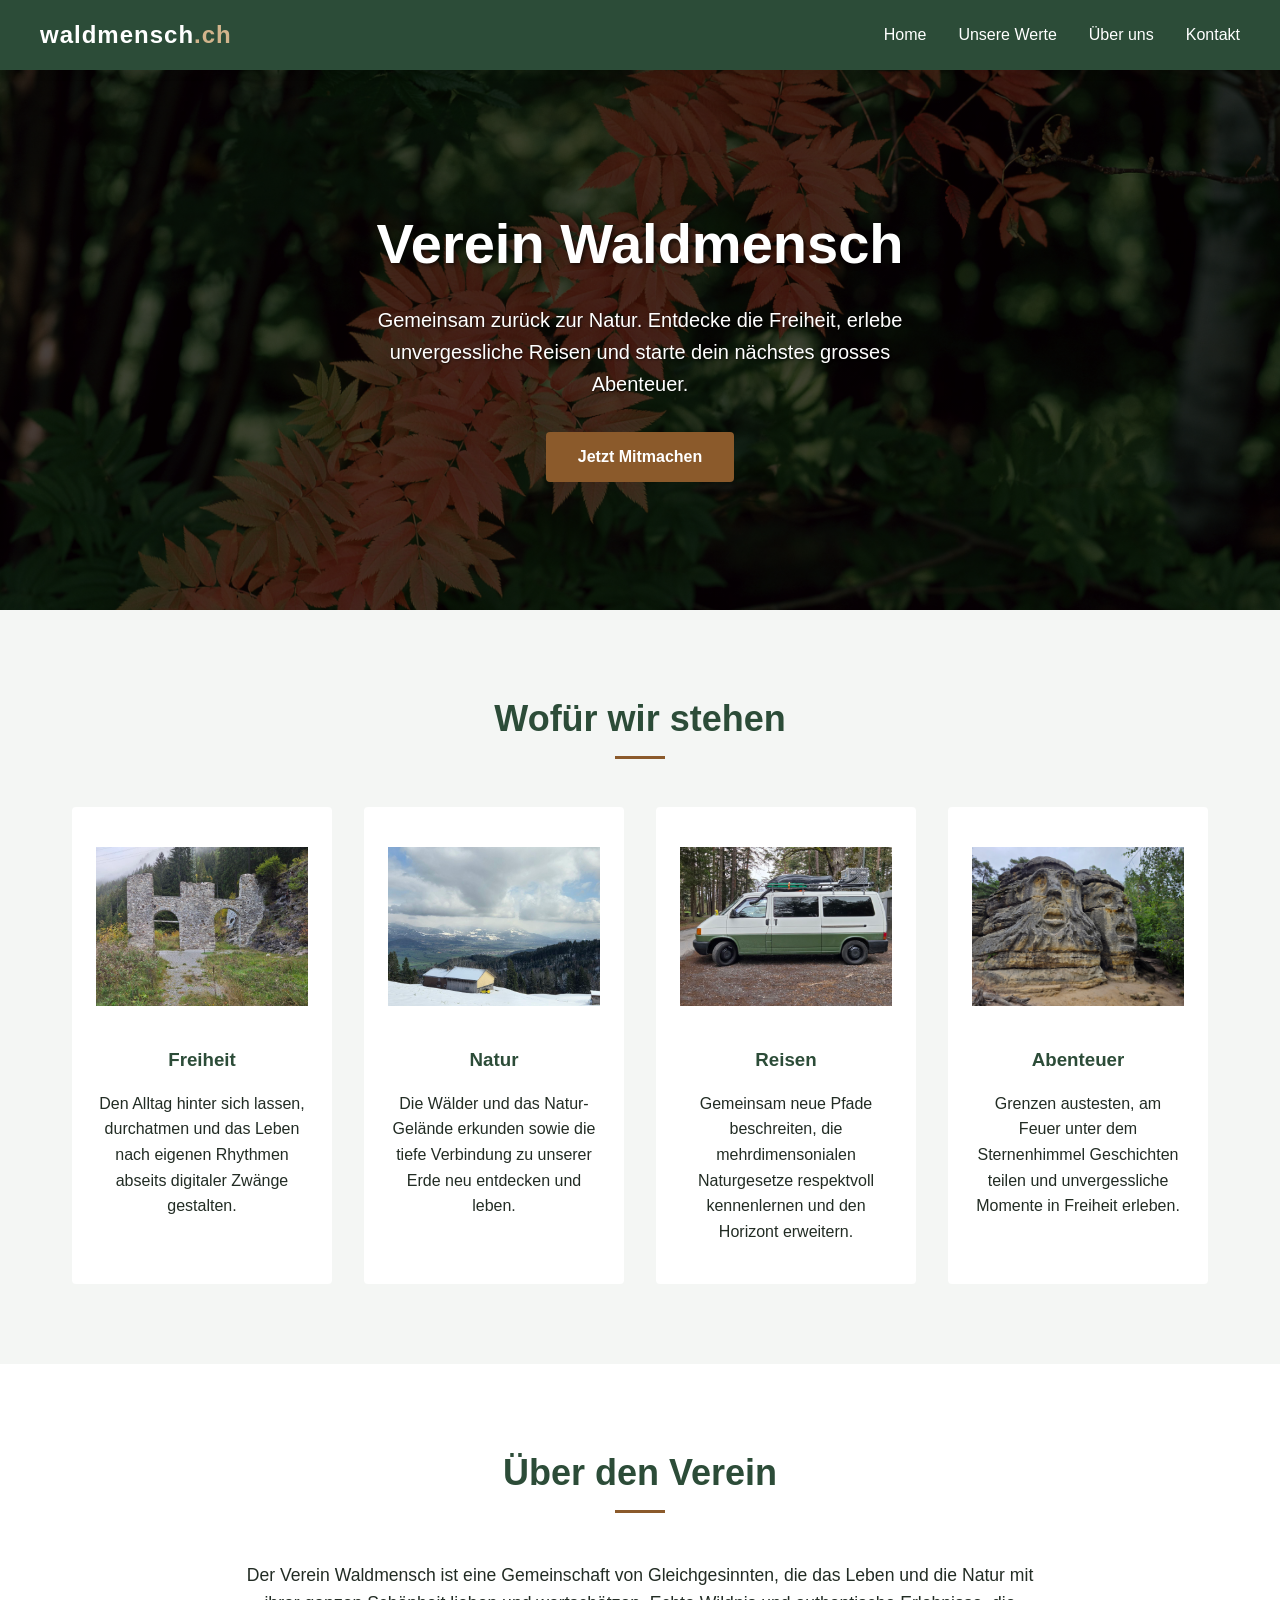
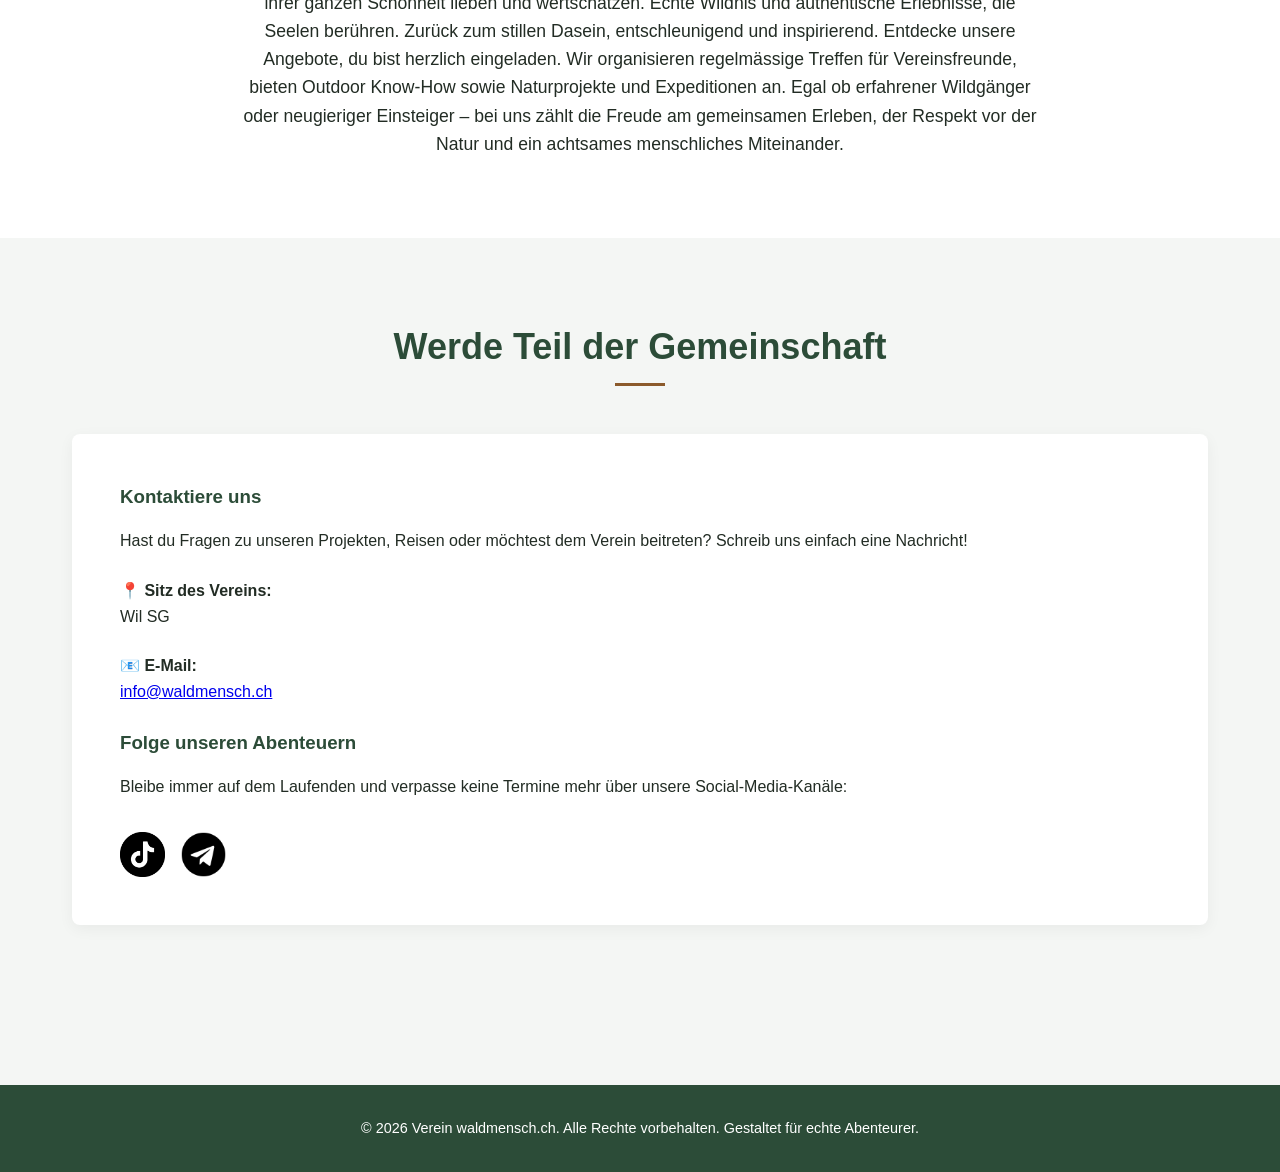
==== commit 7b90577e: "Update index.html" ====
--- a/index.html
+++ b/index.html
@@ -110,7 +110,7 @@
         <h2 class="section-title">Werde Teil der Gemeinschaft</h2>
         <div class="contact-wrapper">
             <div class="contact-info">
-                <h3>Kontaktier uns</h3>
+                <h3>Kontaktiere uns</h3>
                 <p>Hast du Fragen zu unseren Projekten, Reisen oder möchtest dem Verein beitreten? Schreib uns einfach
                     eine Nachricht!</p>
 
@@ -124,7 +124,7 @@
                         title="TikTok">
                         <img src="icon/tiktok.png" alt="">
                     </a>
-                    <a target="_blank" href="https://t.me/waldmensch.ch" class="social-icon" title="Telegram">
+                    <a target="_blank" href="https://t.me/+R5dr7fN7MV8zMzRk" class="social-icon" title="Telegram">
                         <img src="icon/telegram.png" alt="">
                     </a>
                     <!-- <a href="#" class="social-icon" title="Instagram">
